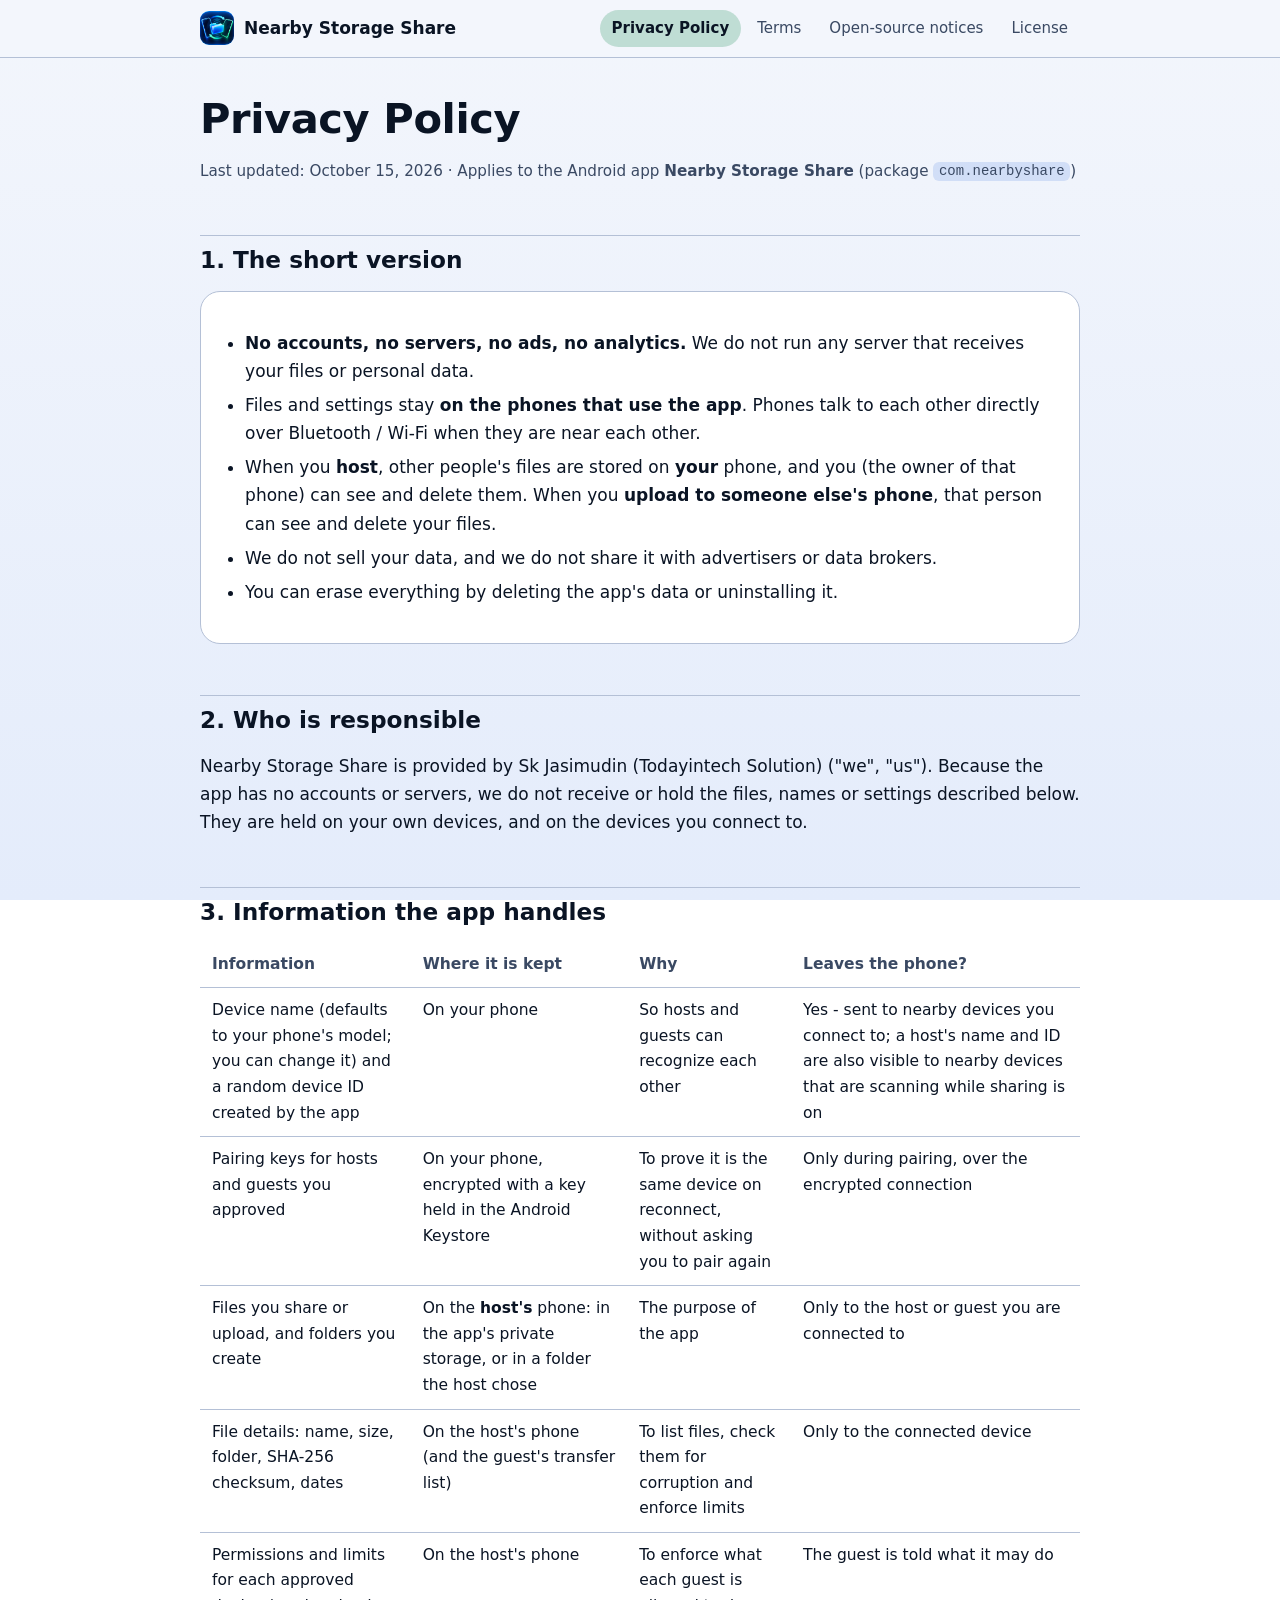
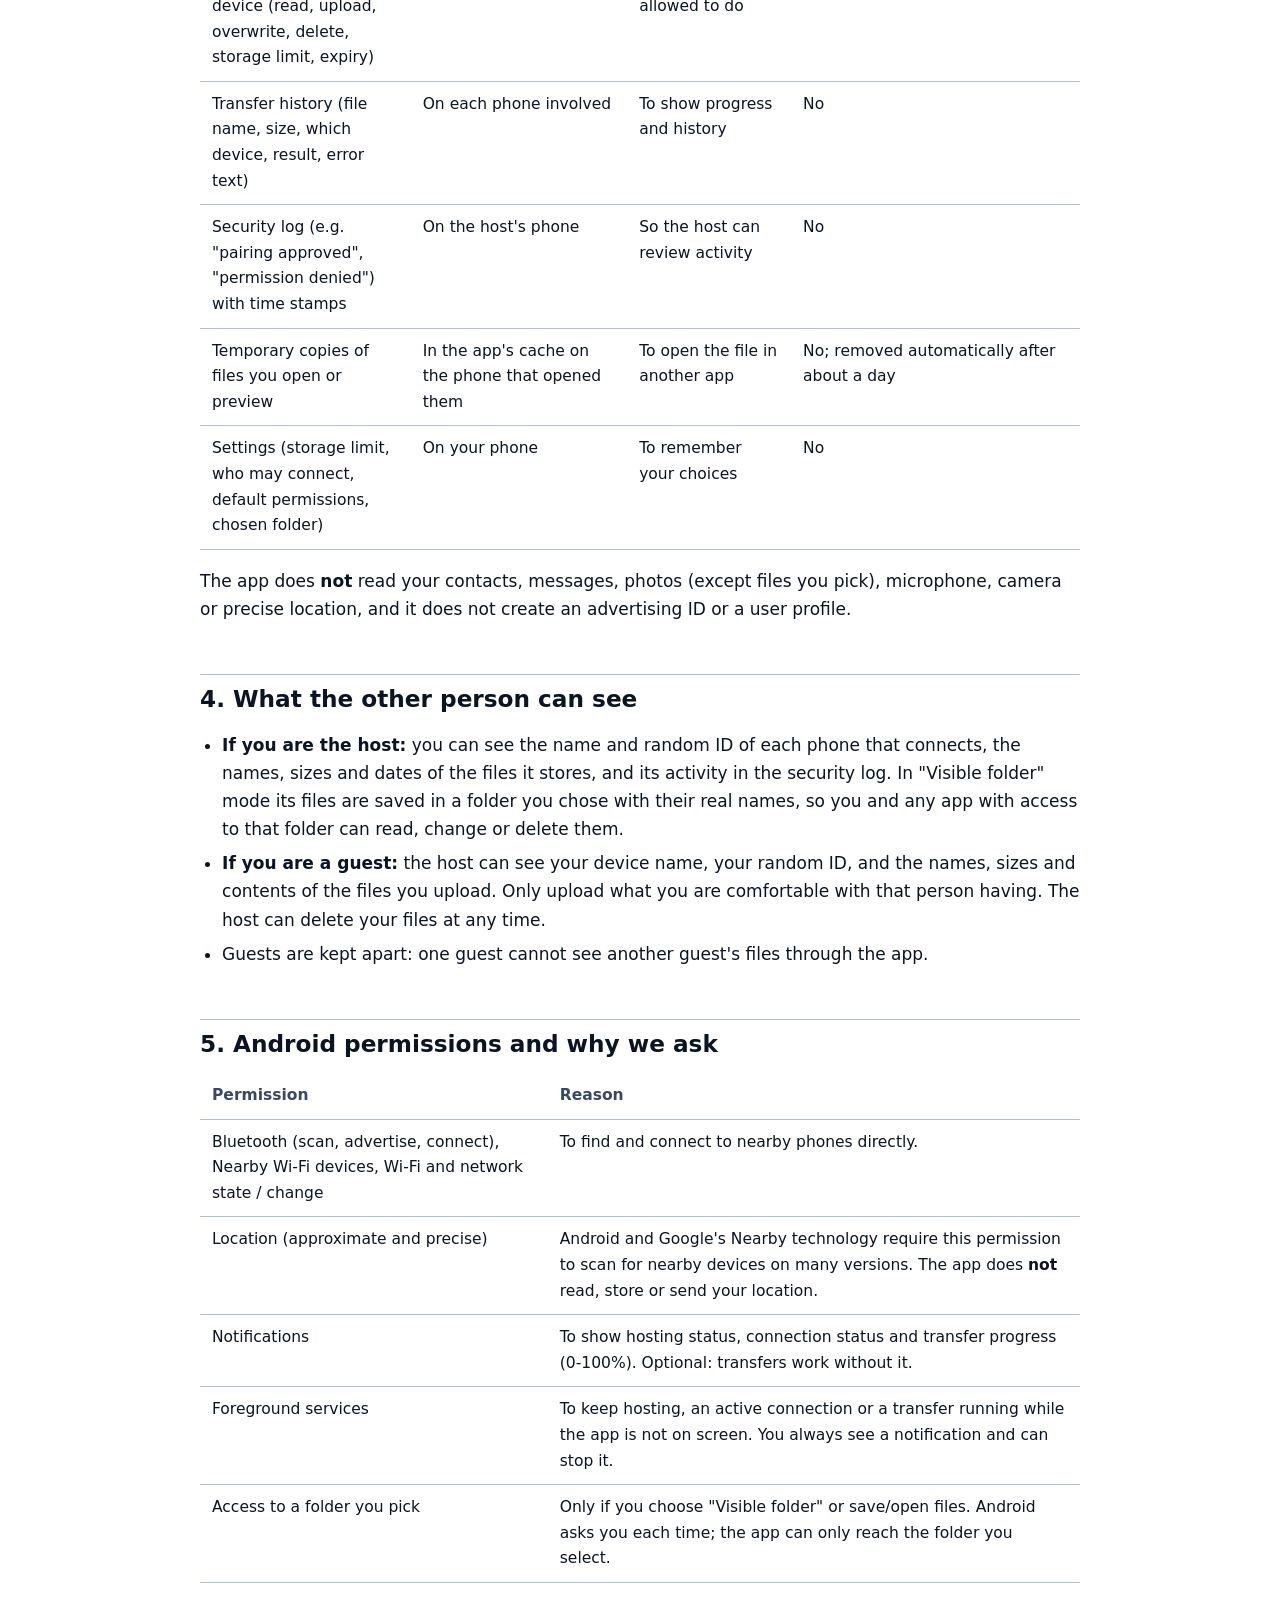
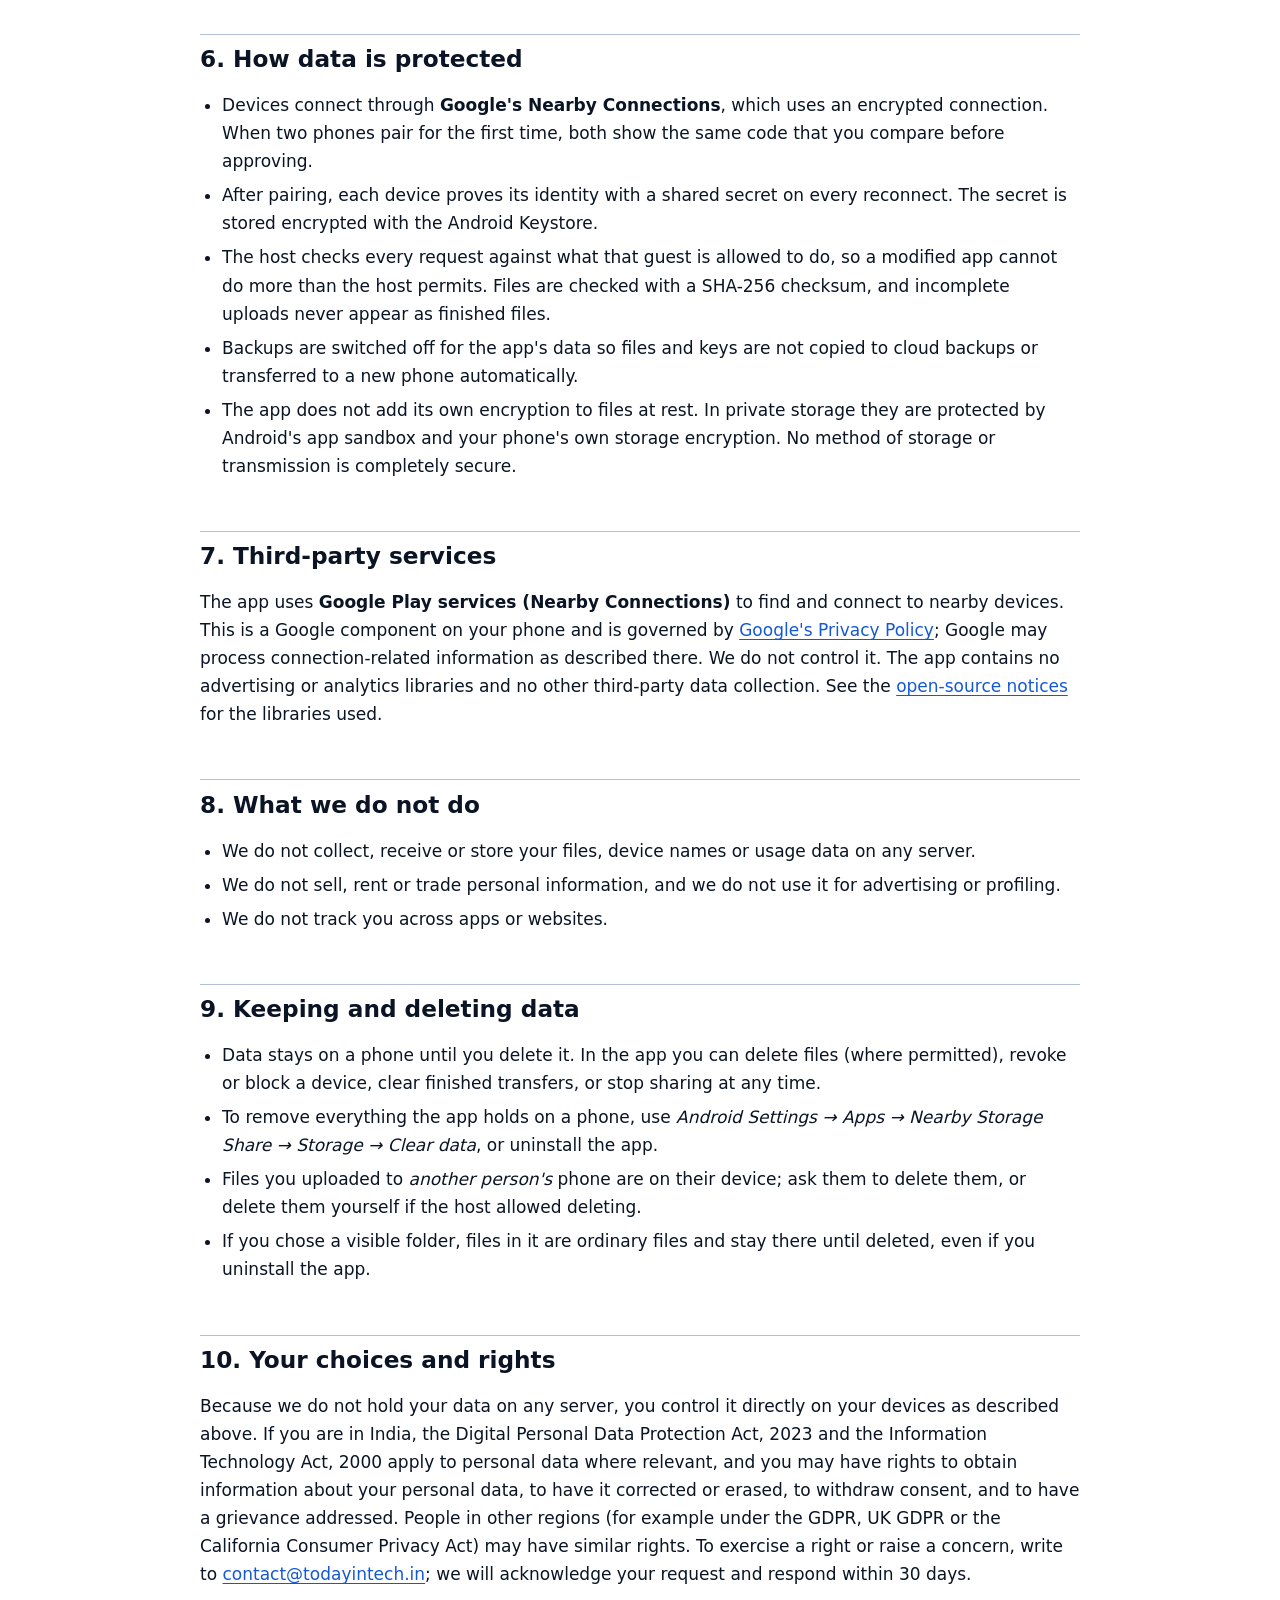
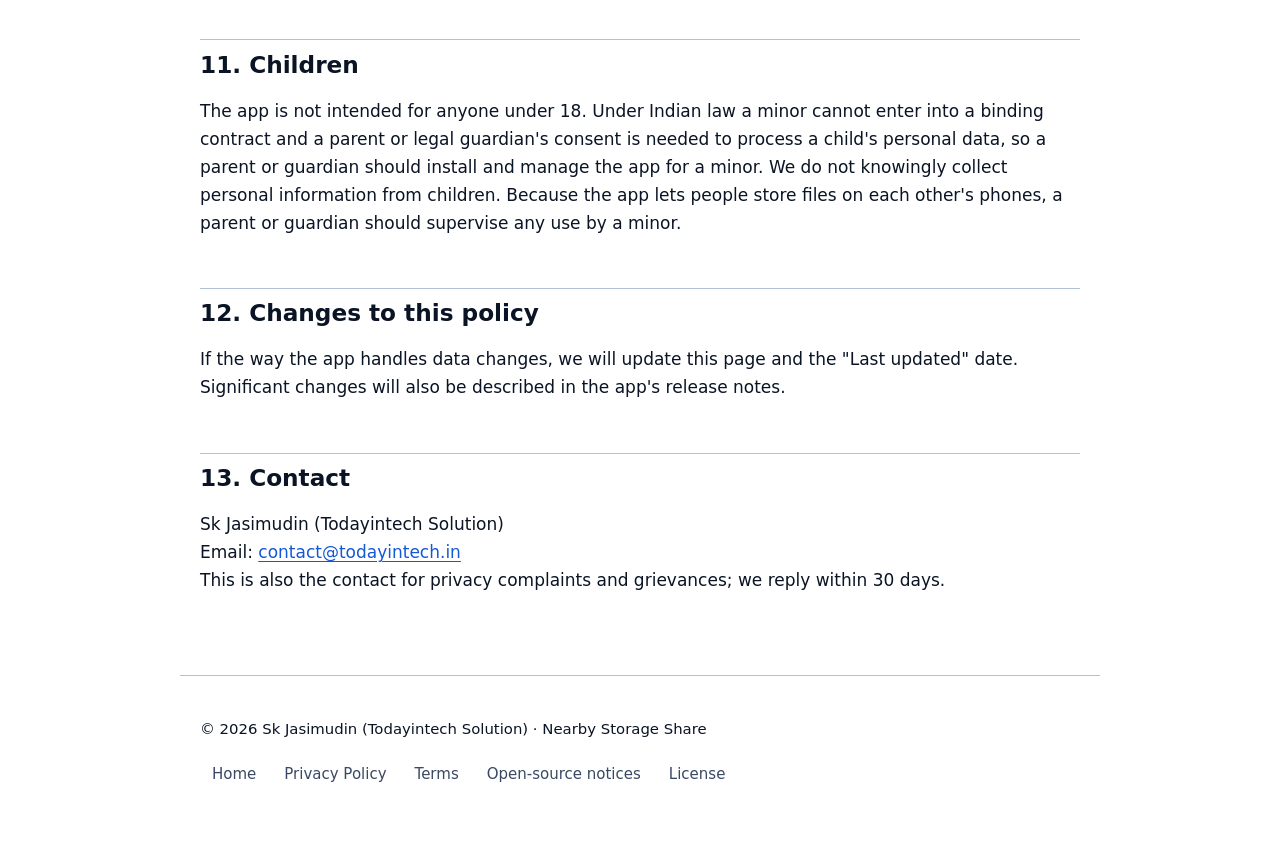
==== web/privacy-policy.html @ 77a07fed "Baseline: Nearby Storage Share Android app 1.4.0 and website pages State of the project before addin" ====
<!doctype html>
<html lang="en">
<head>
<meta charset="utf-8">
<meta name="viewport" content="width=device-width, initial-scale=1">
<title>Privacy Policy - Nearby Storage Share</title>
<meta name="description" content="How Nearby Storage Share handles your data: no accounts, no servers, no tracking. Files and device details stay on the phones you choose.">
<link rel="icon" type="image/png" href="assets/favicon.png">
<link rel="stylesheet" href="css/style.css">
</head>
<body>
<header class="site"><div class="bar">
  <a class="brand" href="index.html"><img src="assets/icon.png" alt="" width="34" height="34">Nearby Storage Share</a>
  <nav class="main" aria-label="Main">
    <a href="privacy-policy.html" aria-current="page">Privacy Policy</a>
    <a href="terms-and-conditions.html">Terms</a>
    <a href="open-source-licenses.html">Open-source notices</a>
    <a href="license.html">License</a>
  </nav>
</div></header>

<main>
<h1>Privacy Policy</h1>
<p class="meta">Last updated: October 15, 2026 &middot; Applies to the Android app <strong>Nearby Storage Share</strong> (package <code>com.nearbyshare</code>)</p>

<h2 id="summary">1. The short version</h2>
<div class="card">
<ul>
  <li><strong>No accounts, no servers, no ads, no analytics.</strong> We do not run any server that receives your files or personal data.</li>
  <li>Files and settings stay <strong>on the phones that use the app</strong>. Phones talk to each other directly over Bluetooth / Wi-Fi when they are near each other.</li>
  <li>When you <strong>host</strong>, other people's files are stored on <strong>your</strong> phone, and you (the owner of that phone) can see and delete them. When you <strong>upload to someone else's phone</strong>, that person can see and delete your files.</li>
  <li>We do not sell your data, and we do not share it with advertisers or data brokers.</li>
  <li>You can erase everything by deleting the app's data or uninstalling it.</li>
</ul>
</div>

<h2 id="who">2. Who is responsible</h2>
<p>Nearby Storage Share is provided by Sk Jasimudin (Todayintech Solution) ("we", "us"). Because the app has no accounts or servers, we do not receive or hold the files, names or settings described below. They are held on your own devices, and on the devices you connect to.</p>

<h2 id="data">3. Information the app handles</h2>
<table>
<thead><tr><th>Information</th><th>Where it is kept</th><th>Why</th><th>Leaves the phone?</th></tr></thead>
<tbody>
<tr><td>Device name (defaults to your phone's model; you can change it) and a random device ID created by the app</td><td>On your phone</td><td>So hosts and guests can recognize each other</td><td>Yes - sent to nearby devices you connect to; a host's name and ID are also visible to nearby devices that are scanning while sharing is on</td></tr>
<tr><td>Pairing keys for hosts and guests you approved</td><td>On your phone, encrypted with a key held in the Android Keystore</td><td>To prove it is the same device on reconnect, without asking you to pair again</td><td>Only during pairing, over the encrypted connection</td></tr>
<tr><td>Files you share or upload, and folders you create</td><td>On the <strong>host's</strong> phone: in the app's private storage, or in a folder the host chose</td><td>The purpose of the app</td><td>Only to the host or guest you are connected to</td></tr>
<tr><td>File details: name, size, folder, SHA-256 checksum, dates</td><td>On the host's phone (and the guest's transfer list)</td><td>To list files, check them for corruption and enforce limits</td><td>Only to the connected device</td></tr>
<tr><td>Permissions and limits for each approved device (read, upload, overwrite, delete, storage limit, expiry)</td><td>On the host's phone</td><td>To enforce what each guest is allowed to do</td><td>The guest is told what it may do</td></tr>
<tr><td>Transfer history (file name, size, which device, result, error text)</td><td>On each phone involved</td><td>To show progress and history</td><td>No</td></tr>
<tr><td>Security log (e.g. "pairing approved", "permission denied") with time stamps</td><td>On the host's phone</td><td>So the host can review activity</td><td>No</td></tr>
<tr><td>Temporary copies of files you open or preview</td><td>In the app's cache on the phone that opened them</td><td>To open the file in another app</td><td>No; removed automatically after about a day</td></tr>
<tr><td>Settings (storage limit, who may connect, default permissions, chosen folder)</td><td>On your phone</td><td>To remember your choices</td><td>No</td></tr>
</tbody>
</table>
<p>The app does <strong>not</strong> read your contacts, messages, photos (except files you pick), microphone, camera or precise location, and it does not create an advertising ID or a user profile.</p>

<h2 id="visible">4. What the other person can see</h2>
<ul>
  <li><strong>If you are the host:</strong> you can see the name and random ID of each phone that connects, the names, sizes and dates of the files it stores, and its activity in the security log. In "Visible folder" mode its files are saved in a folder you chose with their real names, so you and any app with access to that folder can read, change or delete them.</li>
  <li><strong>If you are a guest:</strong> the host can see your device name, your random ID, and the names, sizes and contents of the files you upload. Only upload what you are comfortable with that person having. The host can delete your files at any time.</li>
  <li>Guests are kept apart: one guest cannot see another guest's files through the app.</li>
</ul>

<h2 id="permissions">5. Android permissions and why we ask</h2>
<table>
<thead><tr><th>Permission</th><th>Reason</th></tr></thead>
<tbody>
<tr><td>Bluetooth (scan, advertise, connect), Nearby Wi-Fi devices, Wi-Fi and network state / change</td><td>To find and connect to nearby phones directly.</td></tr>
<tr><td>Location (approximate and precise)</td><td>Android and Google's Nearby technology require this permission to scan for nearby devices on many versions. The app does <strong>not</strong> read, store or send your location.</td></tr>
<tr><td>Notifications</td><td>To show hosting status, connection status and transfer progress (0-100%). Optional: transfers work without it.</td></tr>
<tr><td>Foreground services</td><td>To keep hosting, an active connection or a transfer running while the app is not on screen. You always see a notification and can stop it.</td></tr>
<tr><td>Access to a folder you pick</td><td>Only if you choose "Visible folder" or save/open files. Android asks you each time; the app can only reach the folder you select.</td></tr>
</tbody>
</table>

<h2 id="security">6. How data is protected</h2>
<ul>
  <li>Devices connect through <strong>Google's Nearby Connections</strong>, which uses an encrypted connection. When two phones pair for the first time, both show the same code that you compare before approving.</li>
  <li>After pairing, each device proves its identity with a shared secret on every reconnect. The secret is stored encrypted with the Android Keystore.</li>
  <li>The host checks every request against what that guest is allowed to do, so a modified app cannot do more than the host permits. Files are checked with a SHA-256 checksum, and incomplete uploads never appear as finished files.</li>
  <li>Backups are switched off for the app's data so files and keys are not copied to cloud backups or transferred to a new phone automatically.</li>
  <li>The app does not add its own encryption to files at rest. In private storage they are protected by Android's app sandbox and your phone's own storage encryption. No method of storage or transmission is completely secure.</li>
</ul>

<h2 id="third">7. Third-party services</h2>
<p>The app uses <strong>Google Play services (Nearby Connections)</strong> to find and connect to nearby devices. This is a Google component on your phone and is governed by <a href="https://policies.google.com/privacy" rel="noopener">Google's Privacy Policy</a>; Google may process connection-related information as described there. We do not control it. The app contains no advertising or analytics libraries and no other third-party data collection. See the <a href="open-source-licenses.html">open-source notices</a> for the libraries used.</p>

<h2 id="notcollect">8. What we do not do</h2>
<ul>
  <li>We do not collect, receive or store your files, device names or usage data on any server.</li>
  <li>We do not sell, rent or trade personal information, and we do not use it for advertising or profiling.</li>
  <li>We do not track you across apps or websites.</li>
</ul>

<h2 id="retention">9. Keeping and deleting data</h2>
<ul>
  <li>Data stays on a phone until you delete it. In the app you can delete files (where permitted), revoke or block a device, clear finished transfers, or stop sharing at any time.</li>
  <li>To remove everything the app holds on a phone, use <em>Android Settings &rarr; Apps &rarr; Nearby Storage Share &rarr; Storage &rarr; Clear data</em>, or uninstall the app.</li>
  <li>Files you uploaded to <em>another person's</em> phone are on their device; ask them to delete them, or delete them yourself if the host allowed deleting.</li>
  <li>If you chose a visible folder, files in it are ordinary files and stay there until deleted, even if you uninstall the app.</li>
</ul>

<h2 id="rights">10. Your choices and rights</h2>
<p>Because we do not hold your data on any server, you control it directly on your devices as described above. If you are in India, the Digital Personal Data Protection Act, 2023 and the Information Technology Act, 2000 apply to personal data where relevant, and you may have rights to obtain information about your personal data, to have it corrected or erased, to withdraw consent, and to have a grievance addressed. People in other regions (for example under the GDPR, UK GDPR or the California Consumer Privacy Act) may have similar rights. To exercise a right or raise a concern, write to <a href="mailto:contact@todayintech.in">contact@todayintech.in</a>; we will acknowledge your request and respond within 30 days.</p>

<h2 id="children">11. Children</h2>
<p>The app is not intended for anyone under 18. Under Indian law a minor cannot enter into a binding contract and a parent or legal guardian's consent is needed to process a child's personal data, so a parent or guardian should install and manage the app for a minor. We do not knowingly collect personal information from children. Because the app lets people store files on each other's phones, a parent or guardian should supervise any use by a minor.</p>

<h2 id="changes">12. Changes to this policy</h2>
<p>If the way the app handles data changes, we will update this page and the "Last updated" date. Significant changes will also be described in the app's release notes.</p>

<h2 id="contact">13. Contact</h2>
<p>Sk Jasimudin (Todayintech Solution)<br>Email: <a href="mailto:contact@todayintech.in">contact@todayintech.in</a><br>This is also the contact for privacy complaints and grievances; we reply within 30 days.</p>
</main>

<footer>
  <p>&copy; 2026 Sk Jasimudin (Todayintech Solution) &middot; Nearby Storage Share</p>
  <nav class="main" aria-label="Footer"><a href="index.html">Home</a> <a href="privacy-policy.html">Privacy Policy</a> <a href="terms-and-conditions.html">Terms</a> <a href="open-source-licenses.html">Open-source notices</a> <a href="license.html">License</a></nav>
</footer>
</body>
</html>
---- web/css/style.css ----
/* Nearby Storage Share - legal & info pages. No scripts, no external requests. */
:root {
  --bg: #050b18;
  --bg2: #0a1630;
  --card: #0e1c3a;
  --card-edge: #2e5399;
  --text: #f2f6ff;
  --muted: #bbc9e4;
  --link: #6fb0ff;
  --accent: #3ddc84;
  --warn-bg: #3a2a08;
  --warn-edge: #b8862b;
  --warn-text: #ffe2a8;
  color-scheme: dark light;
}
@media (prefers-color-scheme: light) {
  :root {
    --bg: #f3f6fc;
    --bg2: #e4ecfb;
    --card: #ffffff;
    --card-edge: #b4c0d6;
    --text: #0a1424;
    --muted: #3a4963;
    --link: #1558d6;
    --accent: #0b7f45;
    --warn-bg: #fff4d6;
    --warn-edge: #c79a2d;
    --warn-text: #5a3d00;
  }
}
* { box-sizing: border-box; }
html { -webkit-text-size-adjust: 100%; scroll-behavior: smooth; }
body {
  margin: 0;
  font: 17px/1.65 system-ui, -apple-system, "Segoe UI", Roboto, "Helvetica Neue", Arial, sans-serif;
  color: var(--text);
  background: linear-gradient(180deg, var(--bg), var(--bg2)) fixed;
  min-height: 100vh;
}
a { color: var(--link); text-underline-offset: 3px; }
a:focus-visible, summary:focus-visible { outline: 3px solid var(--accent); outline-offset: 3px; border-radius: 6px; }

header.site {
  position: sticky; top: 0; z-index: 10;
  background: color-mix(in srgb, var(--bg) 88%, transparent);
  backdrop-filter: blur(10px);
  border-bottom: 1px solid var(--card-edge);
}
header.site .bar {
  max-width: 920px; margin: 0 auto; padding: 10px 20px;
  display: flex; align-items: center; gap: 16px; flex-wrap: wrap;
}
.brand { display: flex; align-items: center; gap: 10px; font-weight: 700; color: var(--text); text-decoration: none; }
.brand img { width: 34px; height: 34px; border-radius: 9px; }
nav.main { display: flex; gap: 4px; flex-wrap: wrap; margin-left: auto; }
nav.main a {
  color: var(--muted); text-decoration: none; padding: 6px 12px; border-radius: 999px; font-size: 15px;
}
nav.main a:hover { color: var(--text); background: color-mix(in srgb, var(--link) 16%, transparent); }
nav.main a[aria-current="page"] { color: var(--text); background: color-mix(in srgb, var(--accent) 22%, transparent); font-weight: 600; }

main { max-width: 920px; margin: 0 auto; padding: 36px 20px 64px; }
h1 { font-size: clamp(1.9rem, 5vw, 2.6rem); line-height: 1.2; margin: 0 0 8px; letter-spacing: -0.01em; }
h2 { font-size: 1.45rem; margin: 2.2em 0 .4em; padding-top: .4em; border-top: 1px solid var(--card-edge); line-height: 1.3; }
h3 { font-size: 1.1rem; margin: 1.6em 0 .3em; }
p, li { color: var(--text); }
.lead { color: var(--muted); font-size: 1.12rem; margin: 0 0 1.2em; }
.meta { color: var(--muted); font-size: .95rem; margin-bottom: 1.5em; }
ul, ol { padding-left: 1.3em; }
li { margin: .35em 0; }
code { background: color-mix(in srgb, var(--link) 14%, transparent); padding: .1em .4em; border-radius: 6px; font-size: .92em; }

.card {
  background: var(--card); border: 1px solid var(--card-edge); border-radius: 20px;
  padding: 20px 22px; margin: 16px 0;
}
.grid { display: grid; gap: 16px; grid-template-columns: repeat(auto-fit, minmax(240px, 1fr)); margin: 22px 0; }
.grid a.card { text-decoration: none; color: var(--text); display: block; transition: transform .15s, border-color .15s; }
.grid a.card:hover { transform: translateY(-2px); border-color: var(--link); }
.grid .card strong { display: block; font-size: 1.1rem; margin-bottom: 4px; }
.grid .card span { color: var(--muted); font-size: .97rem; }

.notice { background: var(--warn-bg); border: 1px solid var(--warn-edge); color: var(--warn-text); border-radius: 14px; padding: 14px 18px; margin: 18px 0; }
.notice p, .notice li { color: inherit; margin: .3em 0; }
.placeholder { background: color-mix(in srgb, var(--accent) 22%, transparent); border-radius: 5px; padding: 0 .3em; font-weight: 600; white-space: nowrap; }

table { width: 100%; border-collapse: collapse; margin: 14px 0; font-size: .97rem; display: block; overflow-x: auto; }
th, td { text-align: left; padding: 10px 12px; border-bottom: 1px solid var(--card-edge); vertical-align: top; }
th { color: var(--muted); font-weight: 600; white-space: nowrap; }

.hero { display: flex; align-items: center; gap: 22px; flex-wrap: wrap; margin-bottom: 8px; }
.hero img { width: 96px; height: 96px; border-radius: 24px; box-shadow: 0 0 32px color-mix(in srgb, var(--link) 45%, transparent); }

pre.license {
  white-space: pre-wrap; word-wrap: break-word; background: var(--card); border: 1px solid var(--card-edge);
  border-radius: 16px; padding: 18px 20px; font: 14.5px/1.6 ui-monospace, SFMono-Regular, Menlo, Consolas, monospace; color: var(--text);
}
footer { max-width: 920px; margin: 0 auto; padding: 26px 20px 48px; color: var(--muted); font-size: .93rem; border-top: 1px solid var(--card-edge); }
footer a { color: var(--muted); }

@media (max-width: 560px) {
  body { font-size: 16px; }
  nav.main { margin-left: 0; width: 100%; }
  main { padding-top: 24px; }
}
@media print {
  header.site, footer nav { display: none; }
  body { background: #fff; color: #000; }
  .card, pre.license { border-color: #999; background: #fff; }
  a { color: #000; }
}
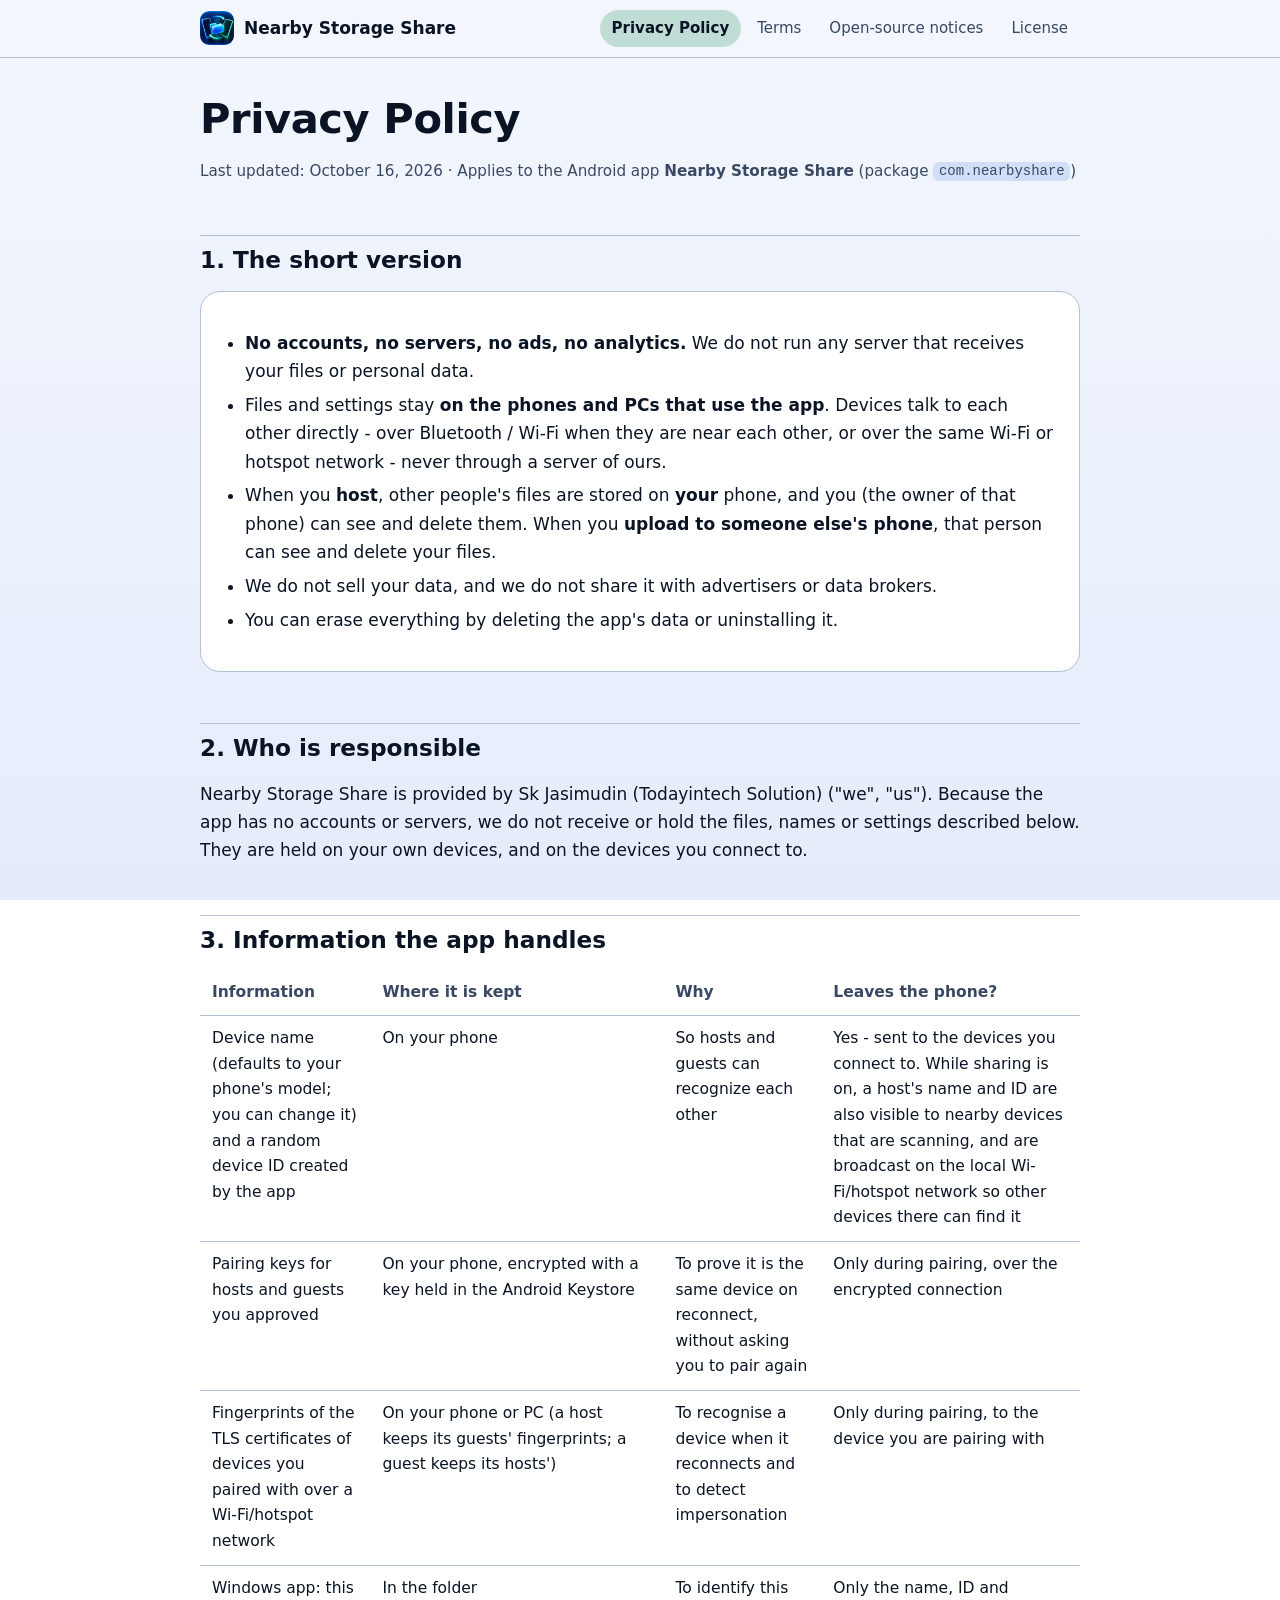
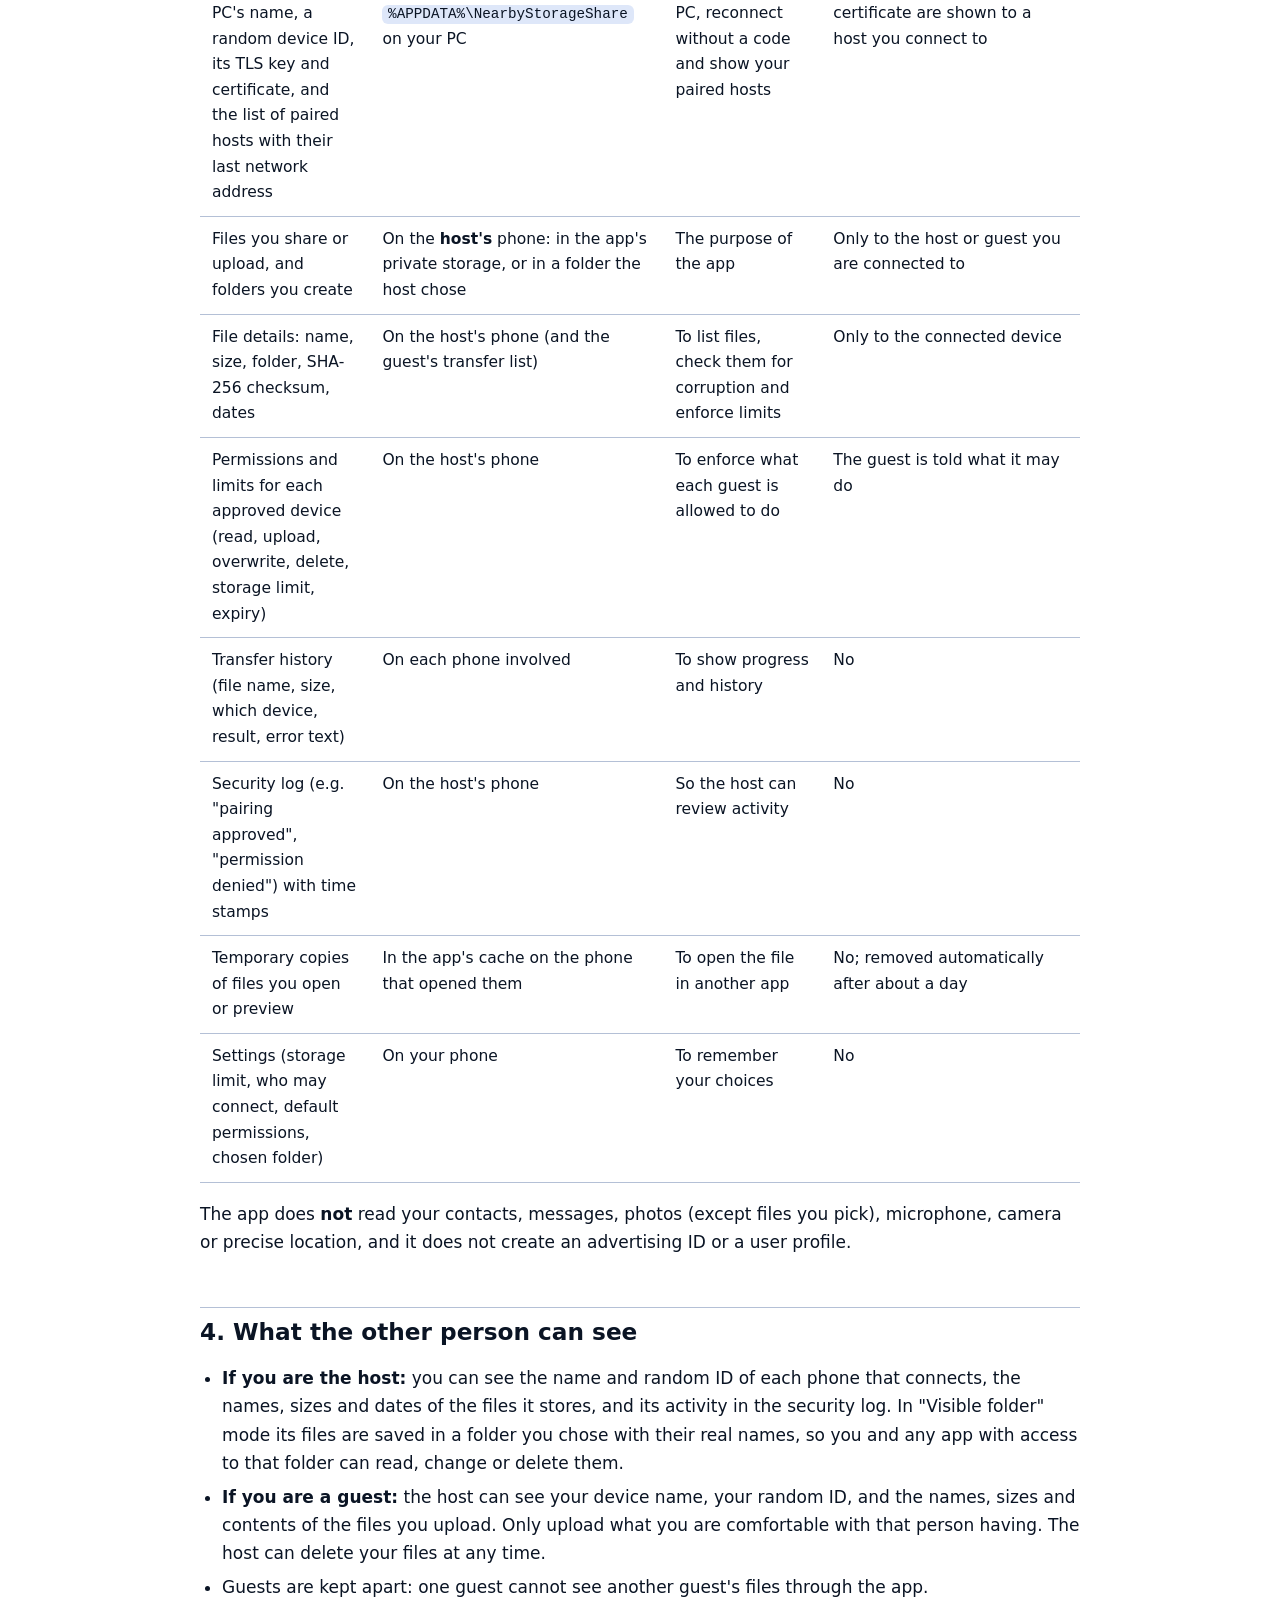
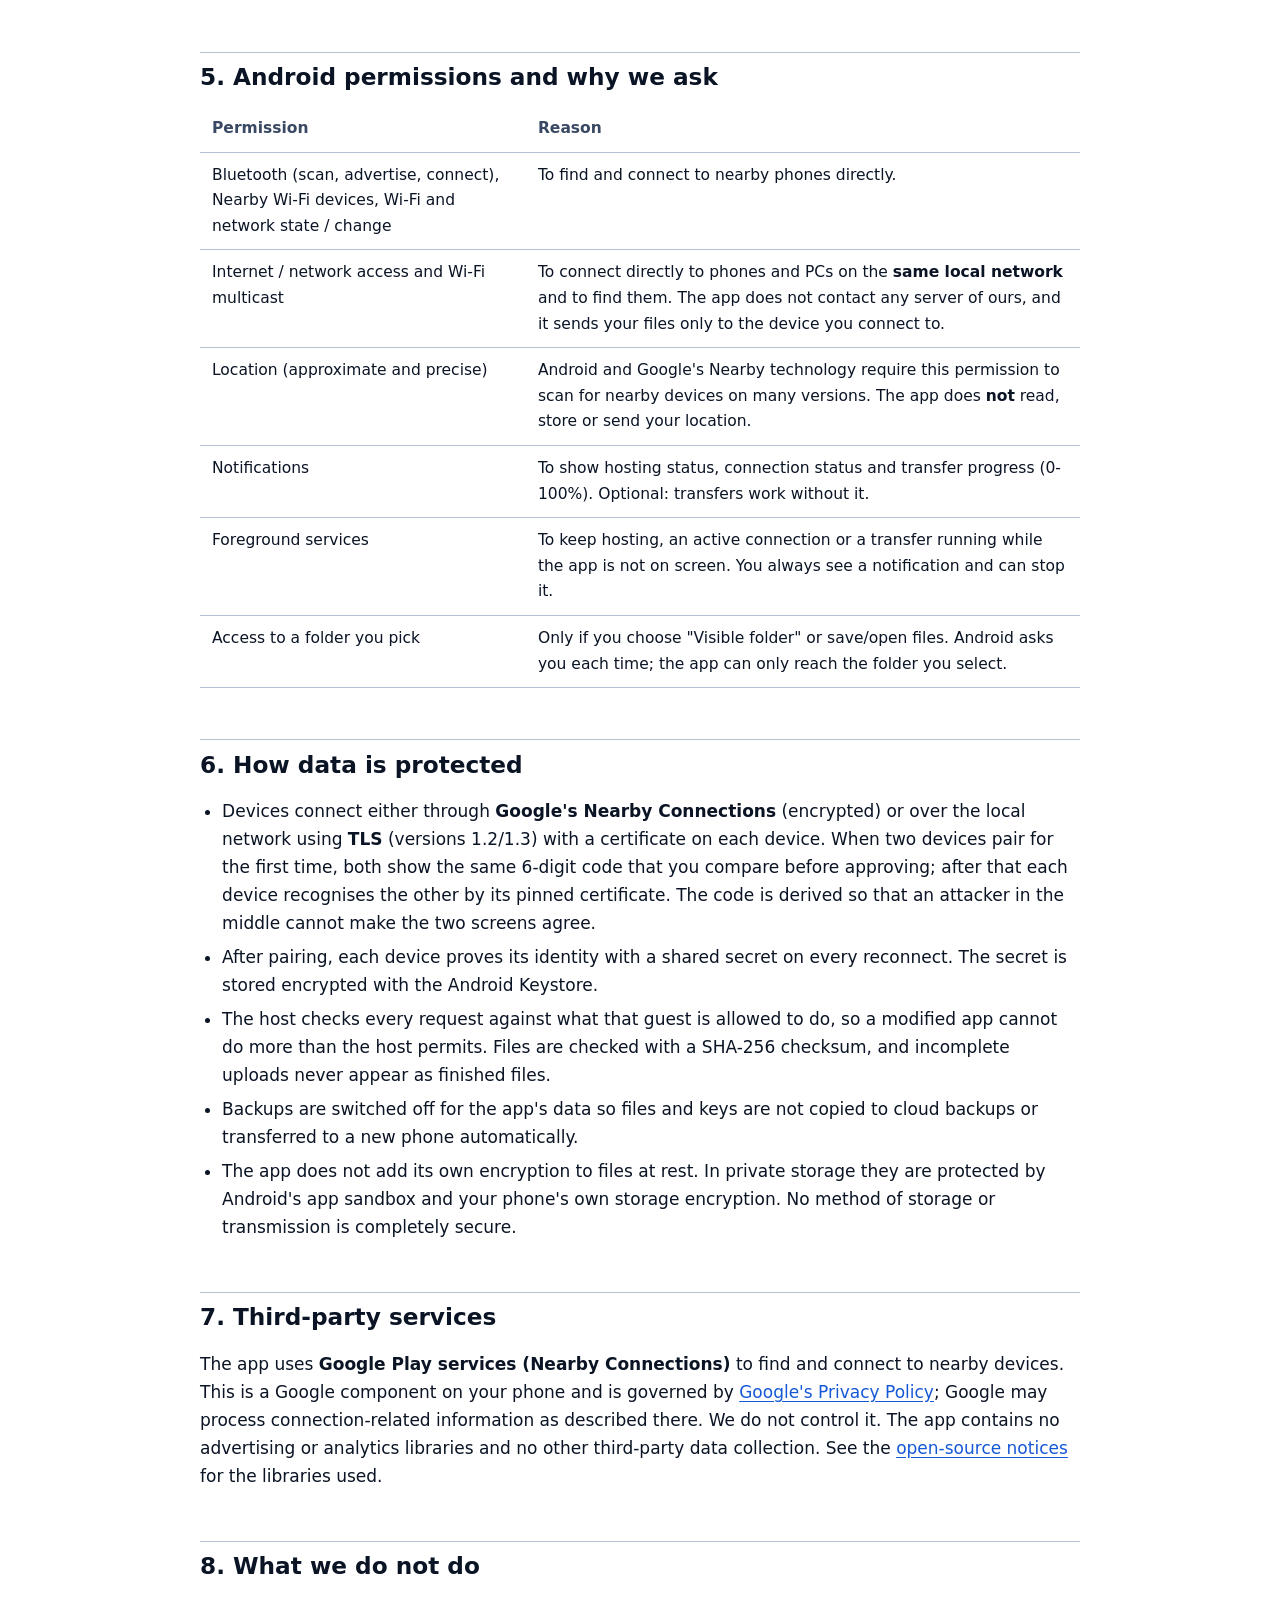
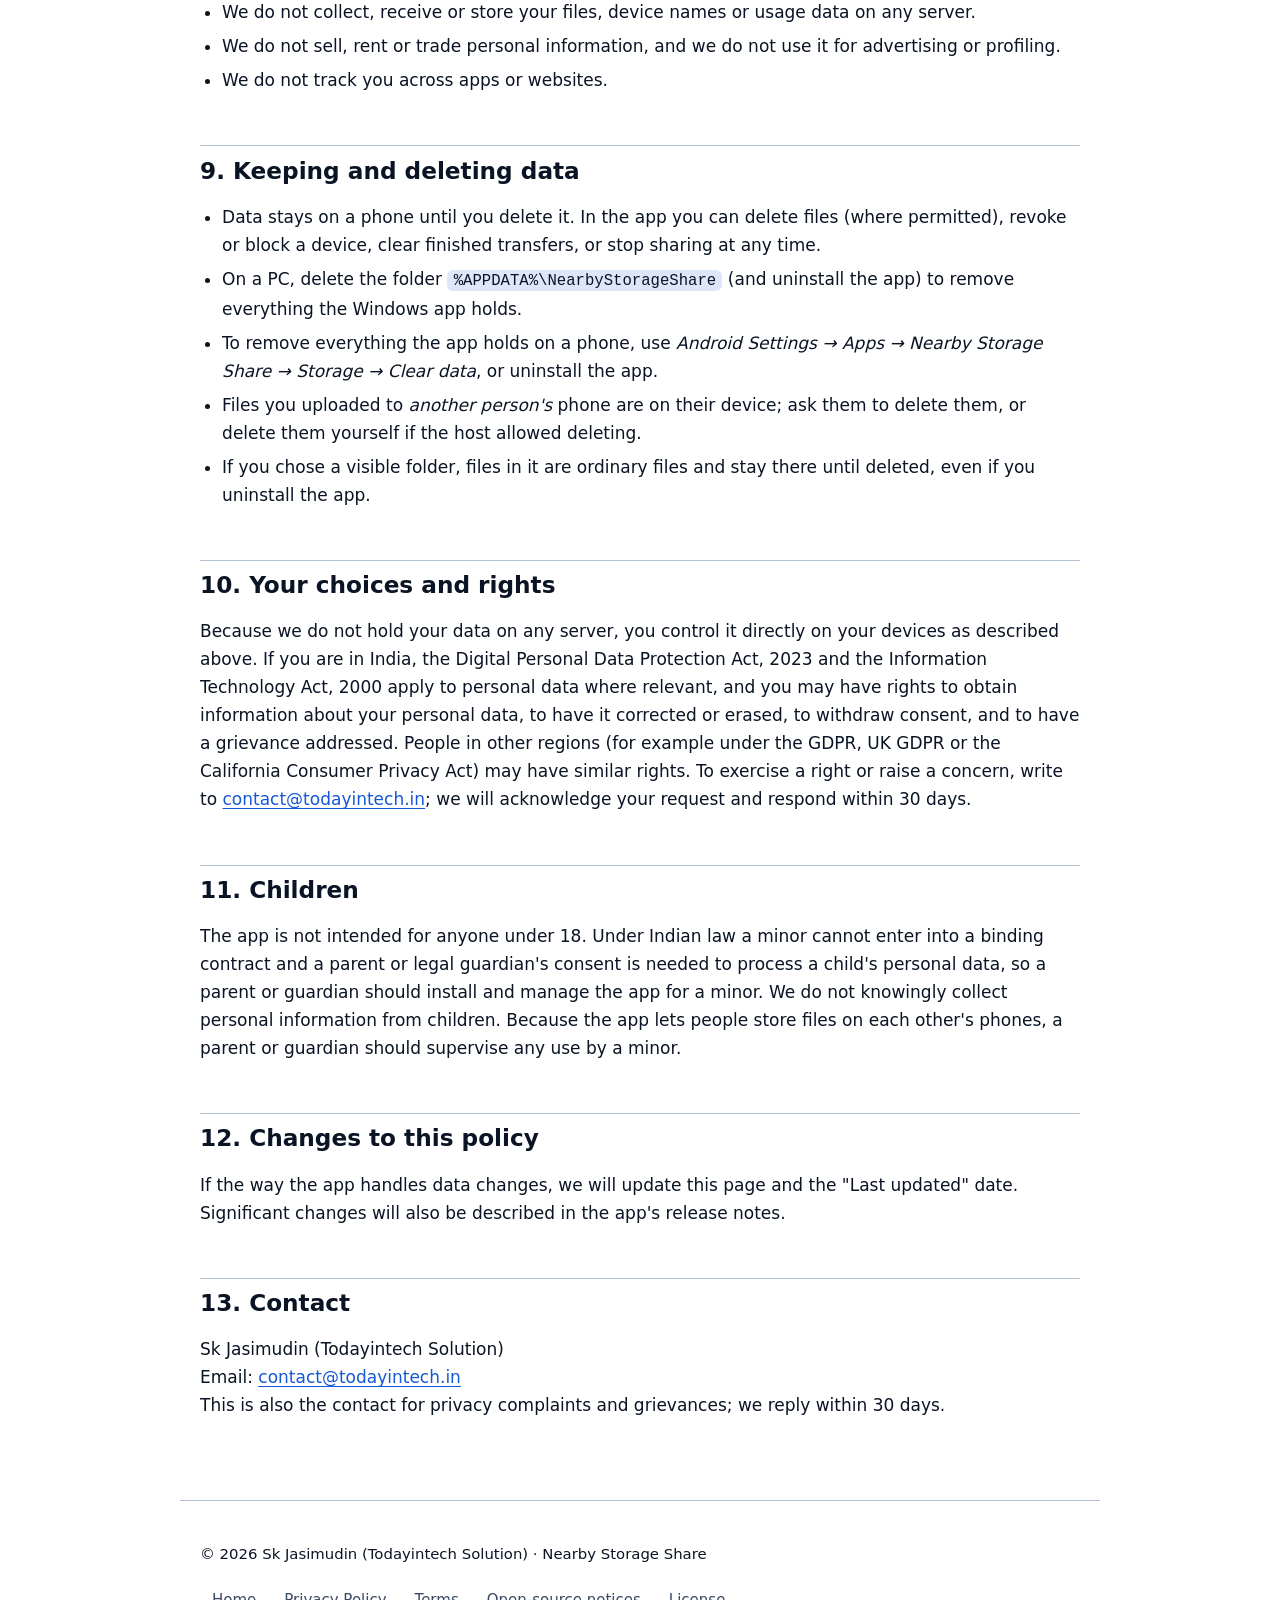
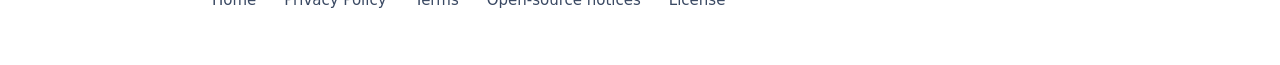
==== commit dcbd675c: "Docs: update privacy policy, terms and notices for the network method and Windows app - Privacy poli" ====
--- a/web/privacy-policy.html
+++ b/web/privacy-policy.html
@@ -21,13 +21,13 @@
 
 <main>
 <h1>Privacy Policy</h1>
-<p class="meta">Last updated: October 15, 2026 &middot; Applies to the Android app <strong>Nearby Storage Share</strong> (package <code>com.nearbyshare</code>)</p>
+<p class="meta">Last updated: October 16, 2026 &middot; Applies to the Android app <strong>Nearby Storage Share</strong> (package <code>com.nearbyshare</code>)</p>
 
 <h2 id="summary">1. The short version</h2>
 <div class="card">
 <ul>
   <li><strong>No accounts, no servers, no ads, no analytics.</strong> We do not run any server that receives your files or personal data.</li>
-  <li>Files and settings stay <strong>on the phones that use the app</strong>. Phones talk to each other directly over Bluetooth / Wi-Fi when they are near each other.</li>
+  <li>Files and settings stay <strong>on the phones and PCs that use the app</strong>. Devices talk to each other directly - over Bluetooth / Wi-Fi when they are near each other, or over the same Wi-Fi or hotspot network - never through a server of ours.</li>
   <li>When you <strong>host</strong>, other people's files are stored on <strong>your</strong> phone, and you (the owner of that phone) can see and delete them. When you <strong>upload to someone else's phone</strong>, that person can see and delete your files.</li>
   <li>We do not sell your data, and we do not share it with advertisers or data brokers.</li>
   <li>You can erase everything by deleting the app's data or uninstalling it.</li>
@@ -41,8 +41,10 @@
 <table>
 <thead><tr><th>Information</th><th>Where it is kept</th><th>Why</th><th>Leaves the phone?</th></tr></thead>
 <tbody>
-<tr><td>Device name (defaults to your phone's model; you can change it) and a random device ID created by the app</td><td>On your phone</td><td>So hosts and guests can recognize each other</td><td>Yes - sent to nearby devices you connect to; a host's name and ID are also visible to nearby devices that are scanning while sharing is on</td></tr>
+<tr><td>Device name (defaults to your phone's model; you can change it) and a random device ID created by the app</td><td>On your phone</td><td>So hosts and guests can recognize each other</td><td>Yes - sent to the devices you connect to. While sharing is on, a host's name and ID are also visible to nearby devices that are scanning, and are broadcast on the local Wi-Fi/hotspot network so other devices there can find it</td></tr>
 <tr><td>Pairing keys for hosts and guests you approved</td><td>On your phone, encrypted with a key held in the Android Keystore</td><td>To prove it is the same device on reconnect, without asking you to pair again</td><td>Only during pairing, over the encrypted connection</td></tr>
+<tr><td>Fingerprints of the TLS certificates of devices you paired with over a Wi-Fi/hotspot network</td><td>On your phone or PC (a host keeps its guests' fingerprints; a guest keeps its hosts')</td><td>To recognise a device when it reconnects and to detect impersonation</td><td>Only during pairing, to the device you are pairing with</td></tr>
+<tr><td>Windows app: this PC's name, a random device ID, its TLS key and certificate, and the list of paired hosts with their last network address</td><td>In the folder <code>%APPDATA%\NearbyStorageShare</code> on your PC</td><td>To identify this PC, reconnect without a code and show your paired hosts</td><td>Only the name, ID and certificate are shown to a host you connect to</td></tr>
 <tr><td>Files you share or upload, and folders you create</td><td>On the <strong>host's</strong> phone: in the app's private storage, or in a folder the host chose</td><td>The purpose of the app</td><td>Only to the host or guest you are connected to</td></tr>
 <tr><td>File details: name, size, folder, SHA-256 checksum, dates</td><td>On the host's phone (and the guest's transfer list)</td><td>To list files, check them for corruption and enforce limits</td><td>Only to the connected device</td></tr>
 <tr><td>Permissions and limits for each approved device (read, upload, overwrite, delete, storage limit, expiry)</td><td>On the host's phone</td><td>To enforce what each guest is allowed to do</td><td>The guest is told what it may do</td></tr>
@@ -66,6 +68,7 @@
 <thead><tr><th>Permission</th><th>Reason</th></tr></thead>
 <tbody>
 <tr><td>Bluetooth (scan, advertise, connect), Nearby Wi-Fi devices, Wi-Fi and network state / change</td><td>To find and connect to nearby phones directly.</td></tr>
+<tr><td>Internet / network access and Wi-Fi multicast</td><td>To connect directly to phones and PCs on the <strong>same local network</strong> and to find them. The app does not contact any server of ours, and it sends your files only to the device you connect to.</td></tr>
 <tr><td>Location (approximate and precise)</td><td>Android and Google's Nearby technology require this permission to scan for nearby devices on many versions. The app does <strong>not</strong> read, store or send your location.</td></tr>
 <tr><td>Notifications</td><td>To show hosting status, connection status and transfer progress (0-100%). Optional: transfers work without it.</td></tr>
 <tr><td>Foreground services</td><td>To keep hosting, an active connection or a transfer running while the app is not on screen. You always see a notification and can stop it.</td></tr>
@@ -75,7 +78,7 @@
 
 <h2 id="security">6. How data is protected</h2>
 <ul>
-  <li>Devices connect through <strong>Google's Nearby Connections</strong>, which uses an encrypted connection. When two phones pair for the first time, both show the same code that you compare before approving.</li>
+  <li>Devices connect either through <strong>Google's Nearby Connections</strong> (encrypted) or over the local network using <strong>TLS</strong> (versions 1.2/1.3) with a certificate on each device. When two devices pair for the first time, both show the same 6-digit code that you compare before approving; after that each device recognises the other by its pinned certificate. The code is derived so that an attacker in the middle cannot make the two screens agree.</li>
   <li>After pairing, each device proves its identity with a shared secret on every reconnect. The secret is stored encrypted with the Android Keystore.</li>
   <li>The host checks every request against what that guest is allowed to do, so a modified app cannot do more than the host permits. Files are checked with a SHA-256 checksum, and incomplete uploads never appear as finished files.</li>
   <li>Backups are switched off for the app's data so files and keys are not copied to cloud backups or transferred to a new phone automatically.</li>
@@ -95,6 +98,7 @@
 <h2 id="retention">9. Keeping and deleting data</h2>
 <ul>
   <li>Data stays on a phone until you delete it. In the app you can delete files (where permitted), revoke or block a device, clear finished transfers, or stop sharing at any time.</li>
+  <li>On a PC, delete the folder <code>%APPDATA%\NearbyStorageShare</code> (and uninstall the app) to remove everything the Windows app holds.</li>
   <li>To remove everything the app holds on a phone, use <em>Android Settings &rarr; Apps &rarr; Nearby Storage Share &rarr; Storage &rarr; Clear data</em>, or uninstall the app.</li>
   <li>Files you uploaded to <em>another person's</em> phone are on their device; ask them to delete them, or delete them yourself if the host allowed deleting.</li>
   <li>If you chose a visible folder, files in it are ordinary files and stay there until deleted, even if you uninstall the app.</li>
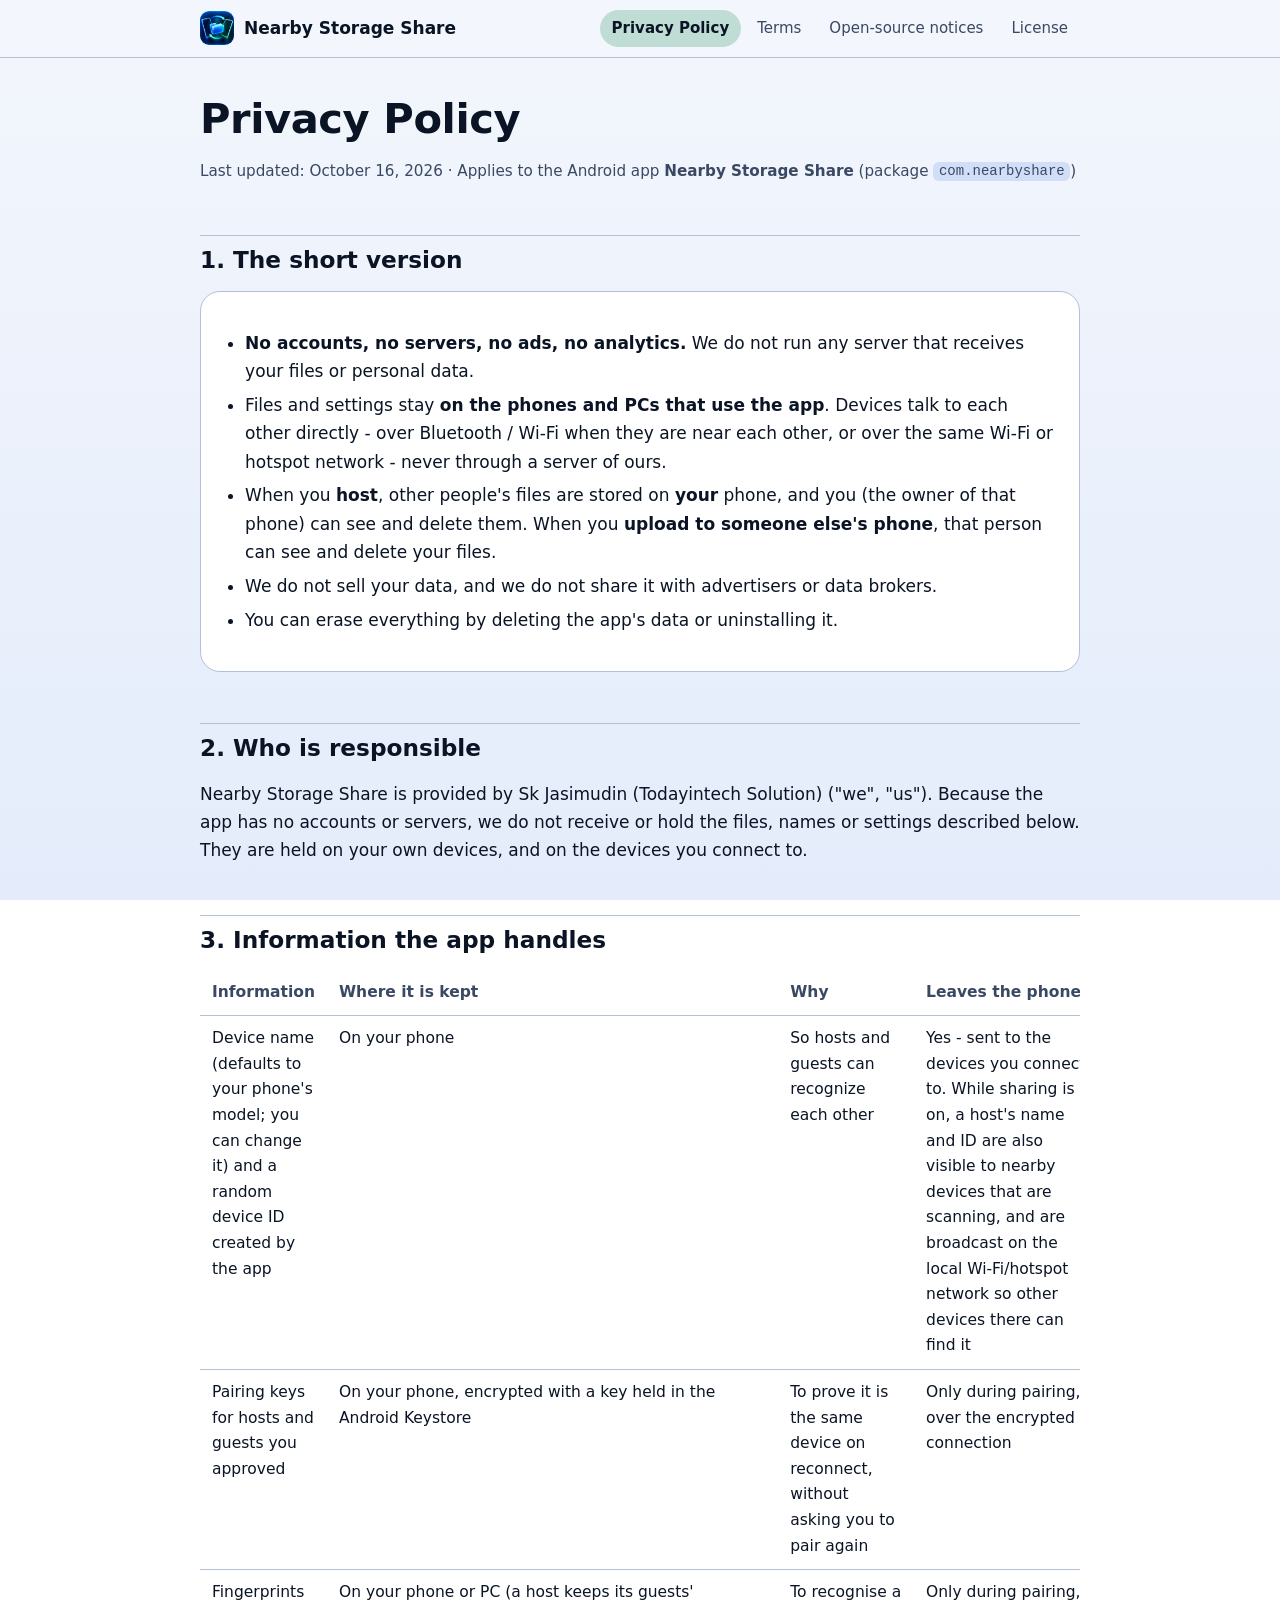
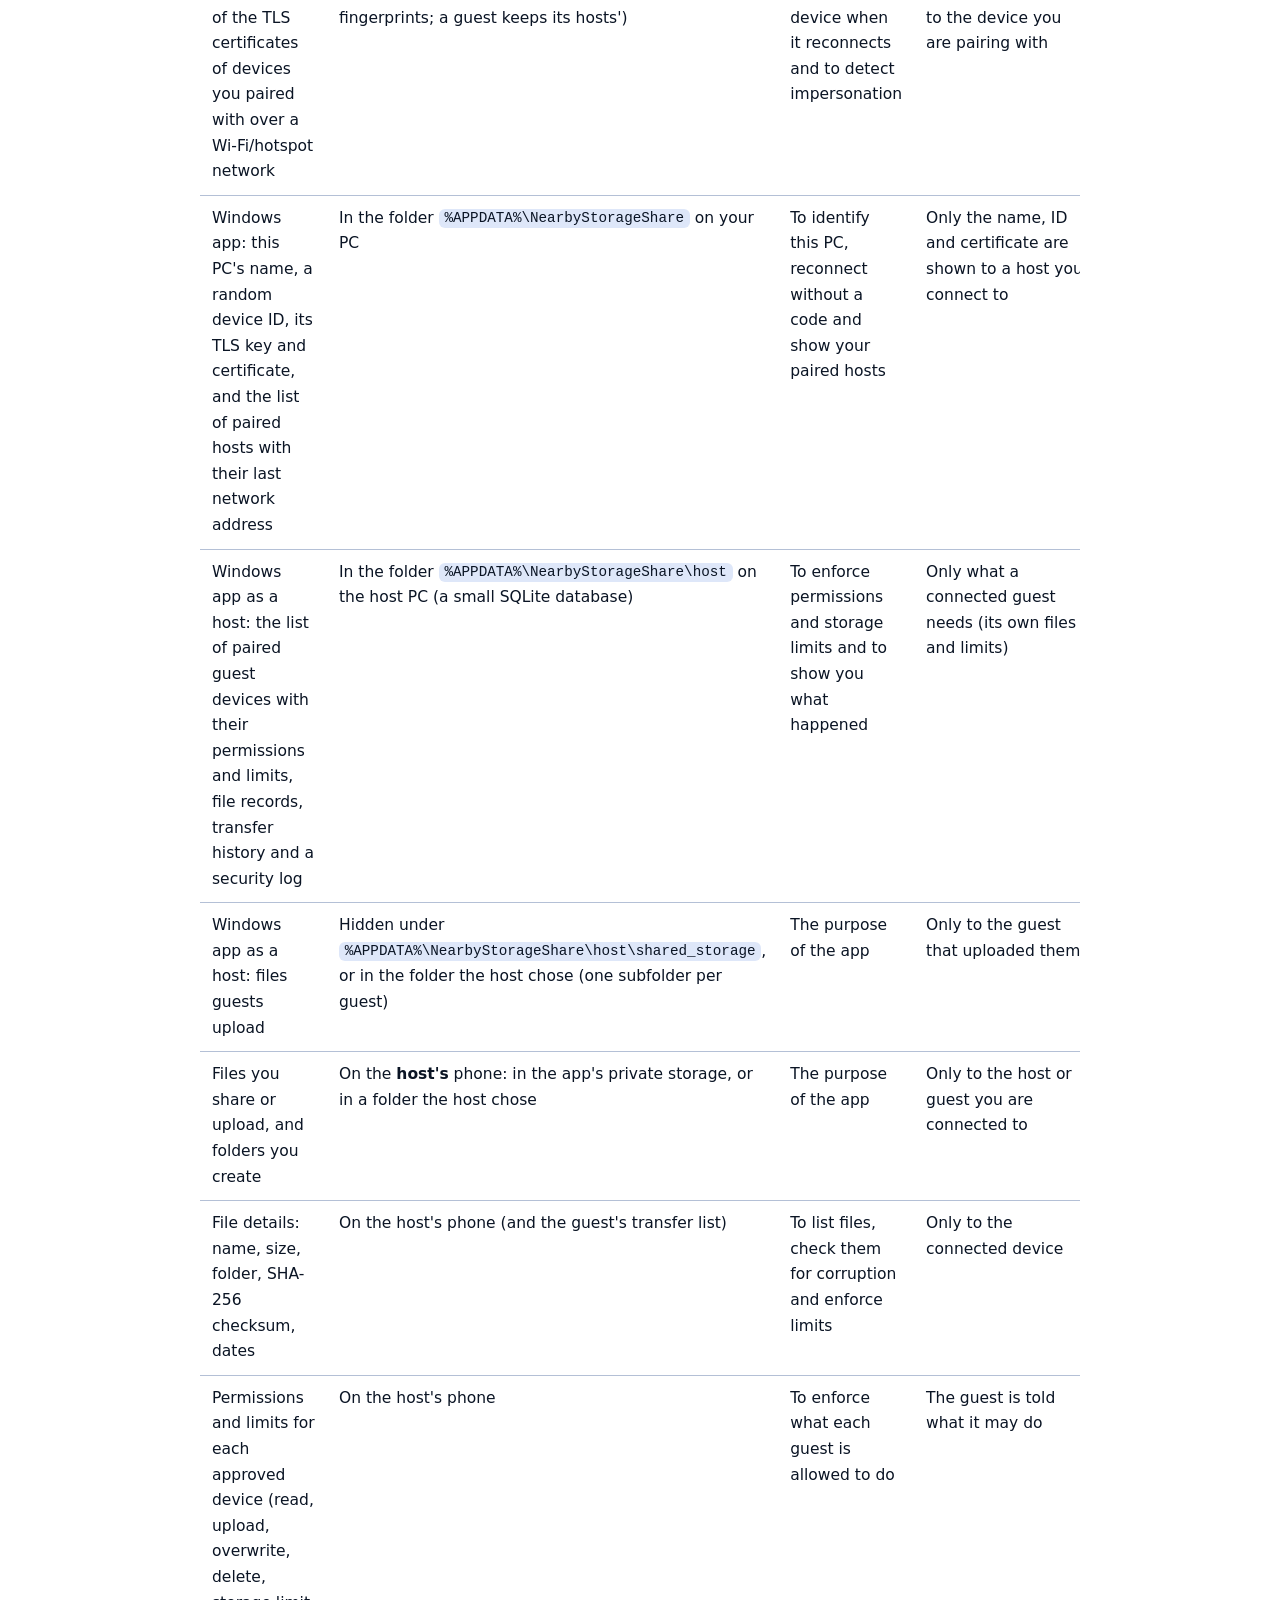
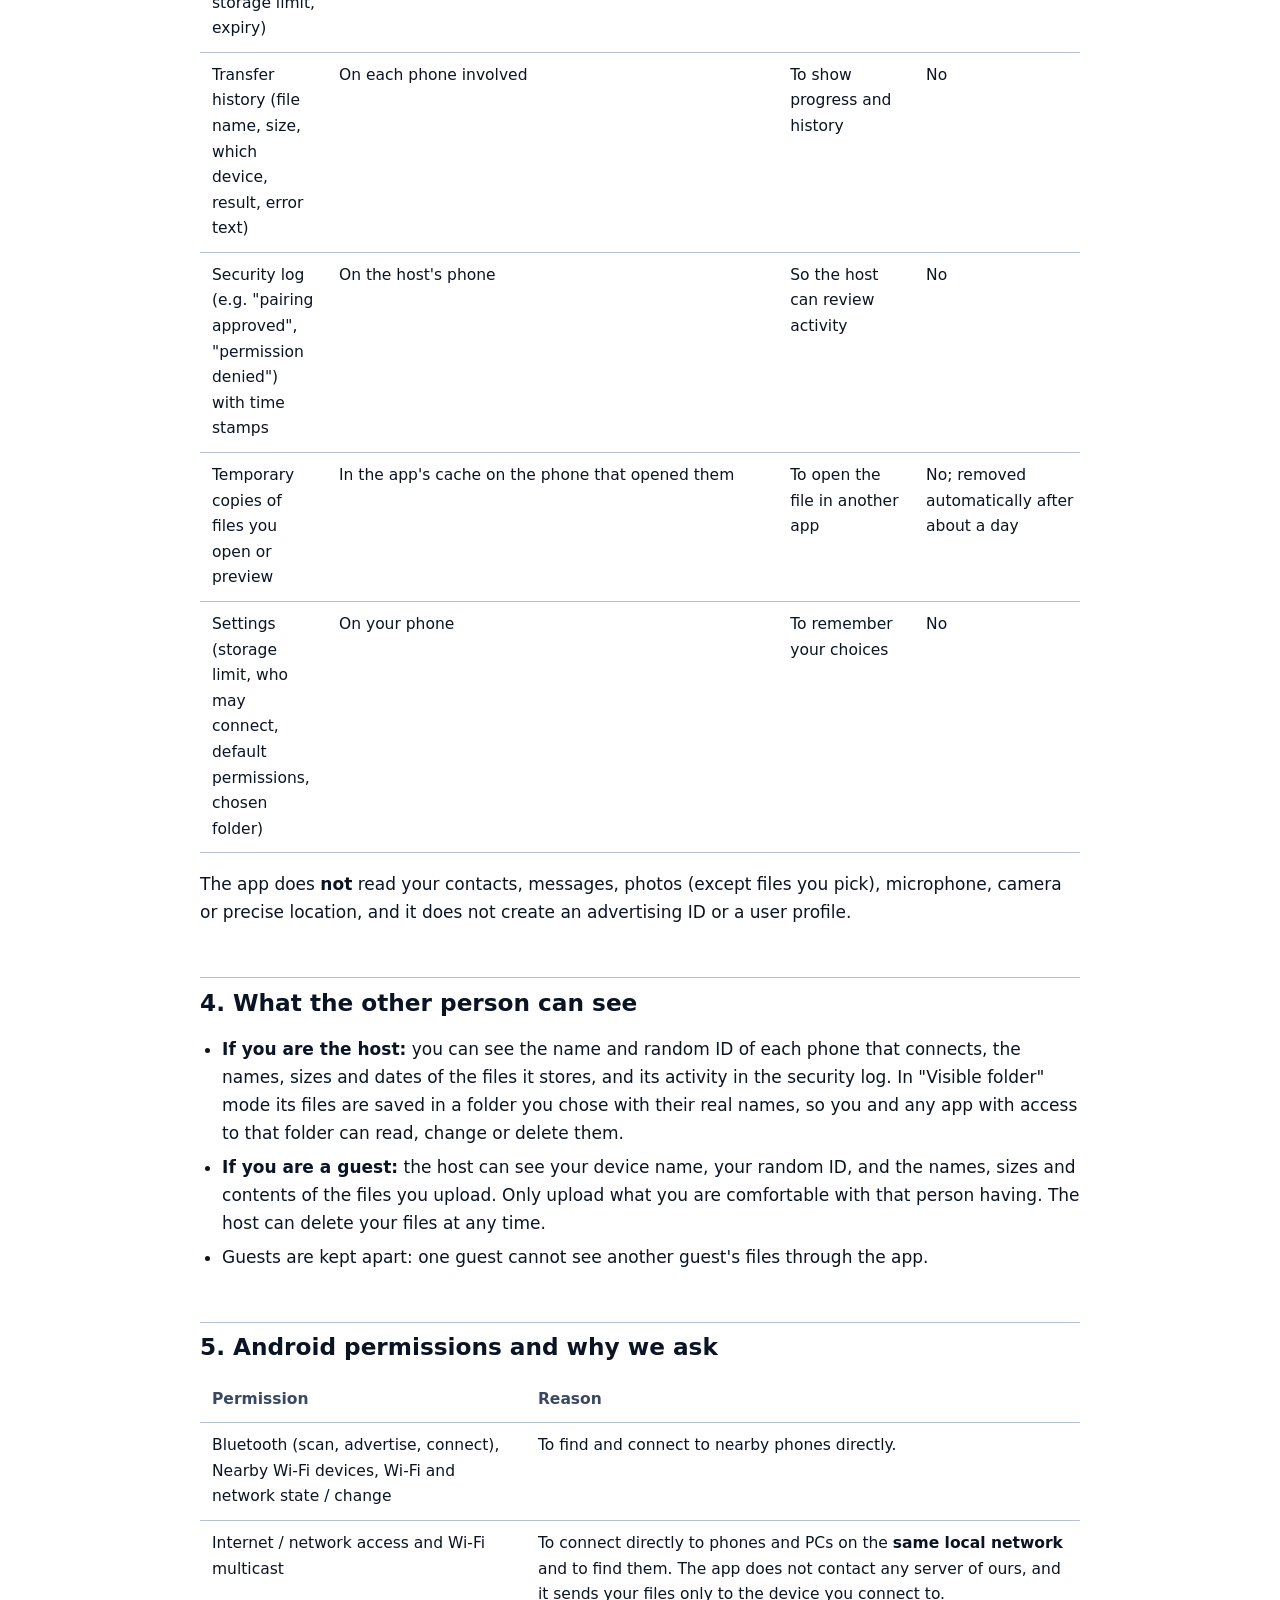
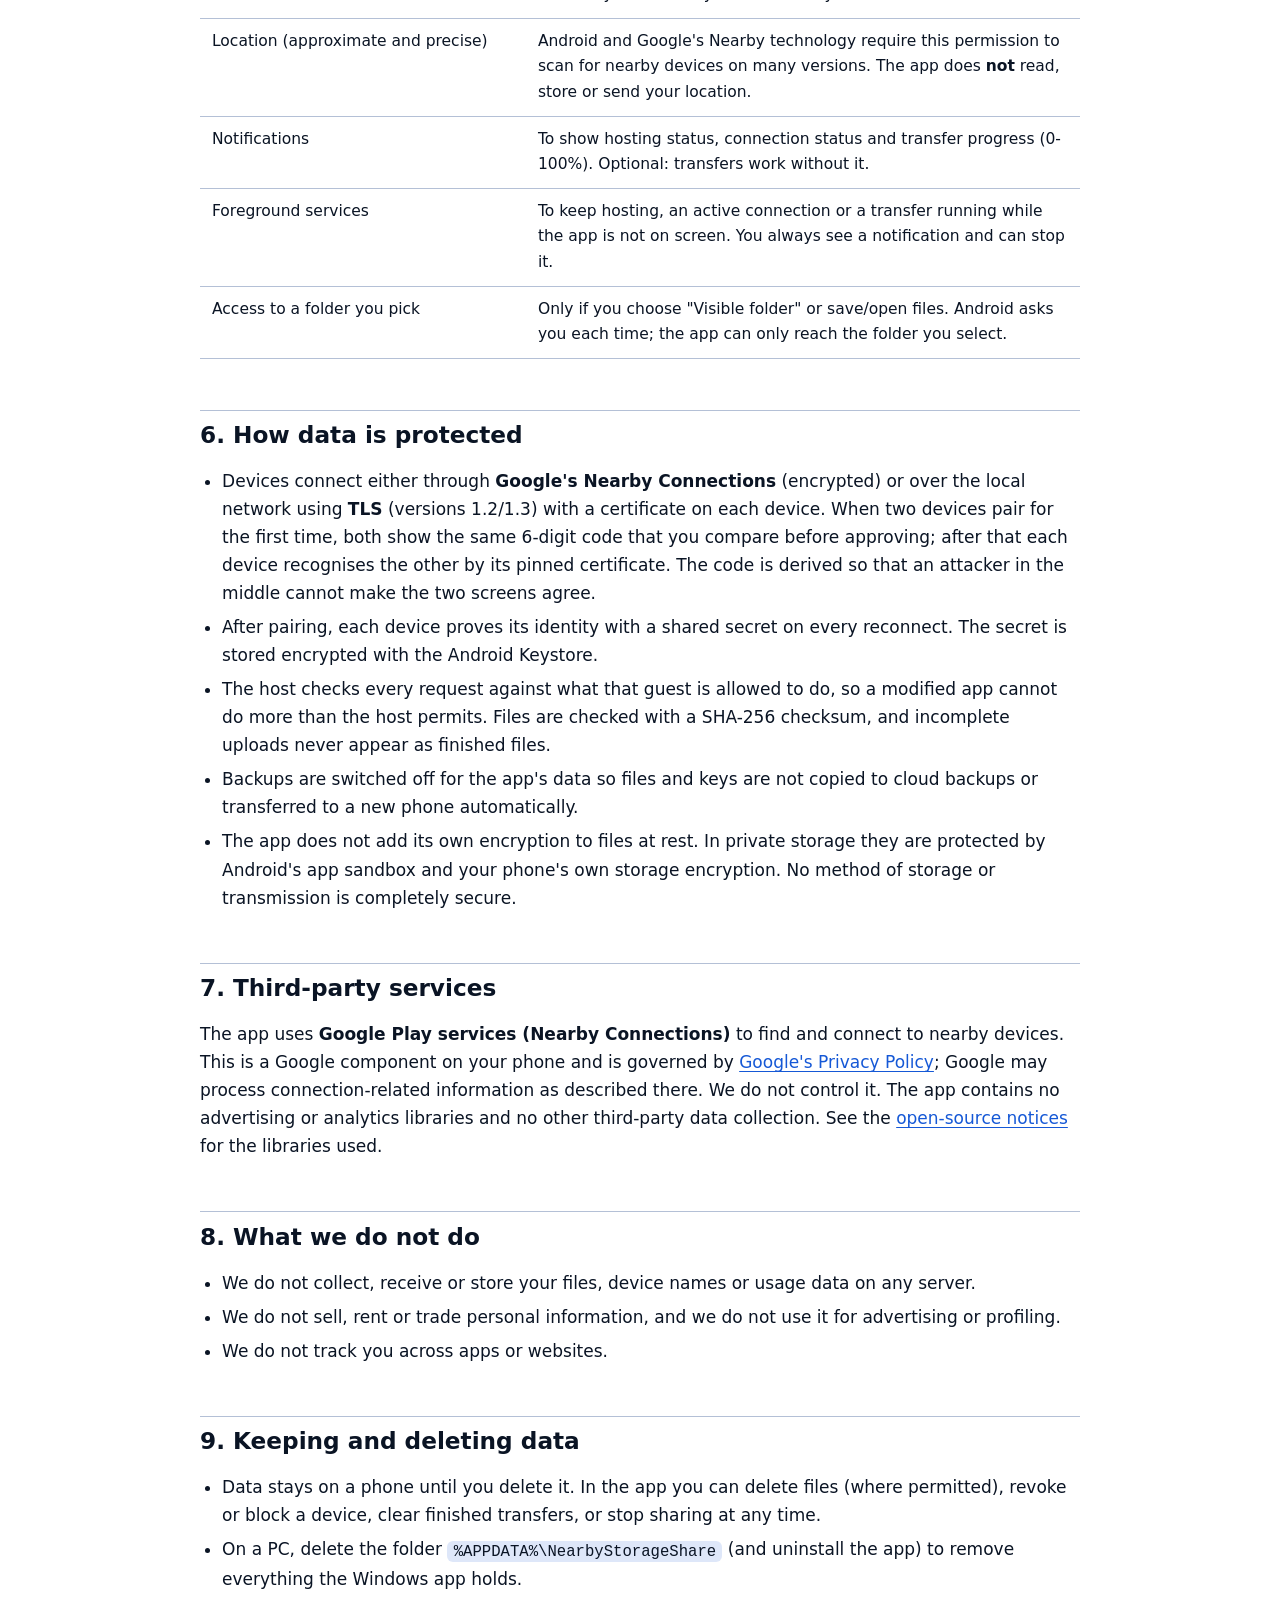
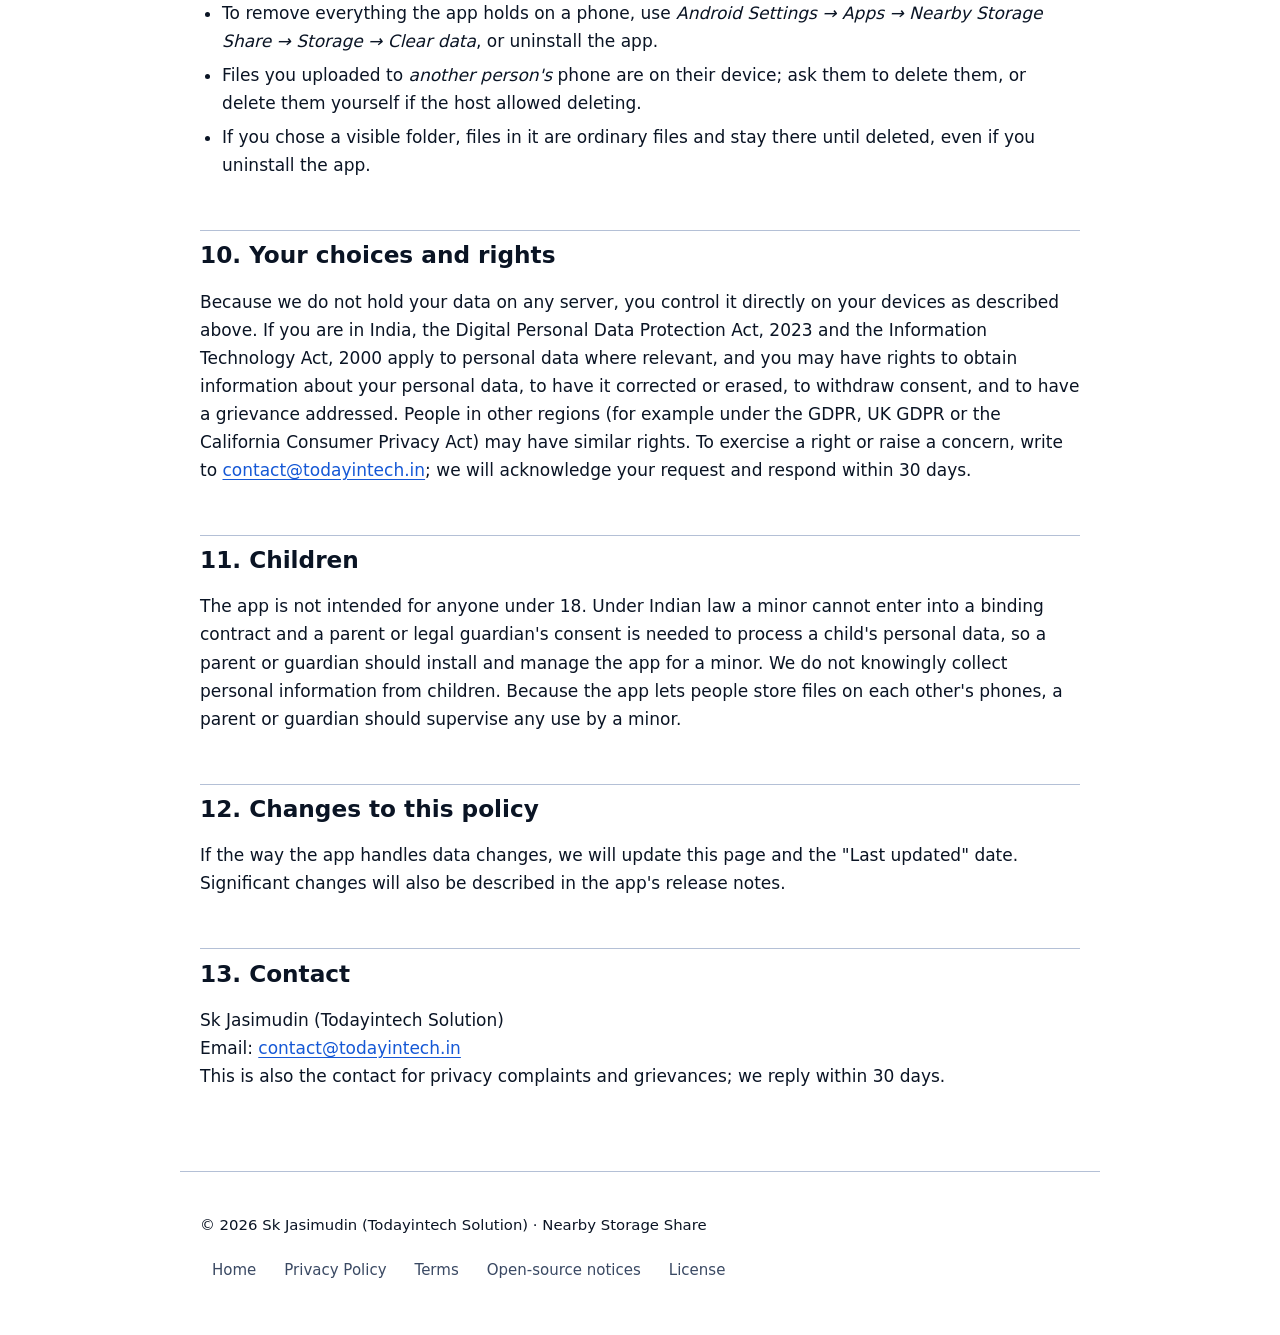
==== commit 309dece1: "Windows app 1.1.0: host mode with all Android host features, tray, search, cancel transfers Share-my" ====
--- a/web/privacy-policy.html
+++ b/web/privacy-policy.html
@@ -45,6 +45,8 @@
 <tr><td>Pairing keys for hosts and guests you approved</td><td>On your phone, encrypted with a key held in the Android Keystore</td><td>To prove it is the same device on reconnect, without asking you to pair again</td><td>Only during pairing, over the encrypted connection</td></tr>
 <tr><td>Fingerprints of the TLS certificates of devices you paired with over a Wi-Fi/hotspot network</td><td>On your phone or PC (a host keeps its guests' fingerprints; a guest keeps its hosts')</td><td>To recognise a device when it reconnects and to detect impersonation</td><td>Only during pairing, to the device you are pairing with</td></tr>
 <tr><td>Windows app: this PC's name, a random device ID, its TLS key and certificate, and the list of paired hosts with their last network address</td><td>In the folder <code>%APPDATA%\NearbyStorageShare</code> on your PC</td><td>To identify this PC, reconnect without a code and show your paired hosts</td><td>Only the name, ID and certificate are shown to a host you connect to</td></tr>
+<tr><td>Windows app as a host: the list of paired guest devices with their permissions and limits, file records, transfer history and a security log</td><td>In the folder <code>%APPDATA%\NearbyStorageShare\host</code> on the host PC (a small SQLite database)</td><td>To enforce permissions and storage limits and to show you what happened</td><td>Only what a connected guest needs (its own files and limits)</td></tr>
+<tr><td>Windows app as a host: files guests upload</td><td>Hidden under <code>%APPDATA%\NearbyStorageShare\host\shared_storage</code>, or in the folder the host chose (one subfolder per guest)</td><td>The purpose of the app</td><td>Only to the guest that uploaded them</td></tr>
 <tr><td>Files you share or upload, and folders you create</td><td>On the <strong>host's</strong> phone: in the app's private storage, or in a folder the host chose</td><td>The purpose of the app</td><td>Only to the host or guest you are connected to</td></tr>
 <tr><td>File details: name, size, folder, SHA-256 checksum, dates</td><td>On the host's phone (and the guest's transfer list)</td><td>To list files, check them for corruption and enforce limits</td><td>Only to the connected device</td></tr>
 <tr><td>Permissions and limits for each approved device (read, upload, overwrite, delete, storage limit, expiry)</td><td>On the host's phone</td><td>To enforce what each guest is allowed to do</td><td>The guest is told what it may do</td></tr>
